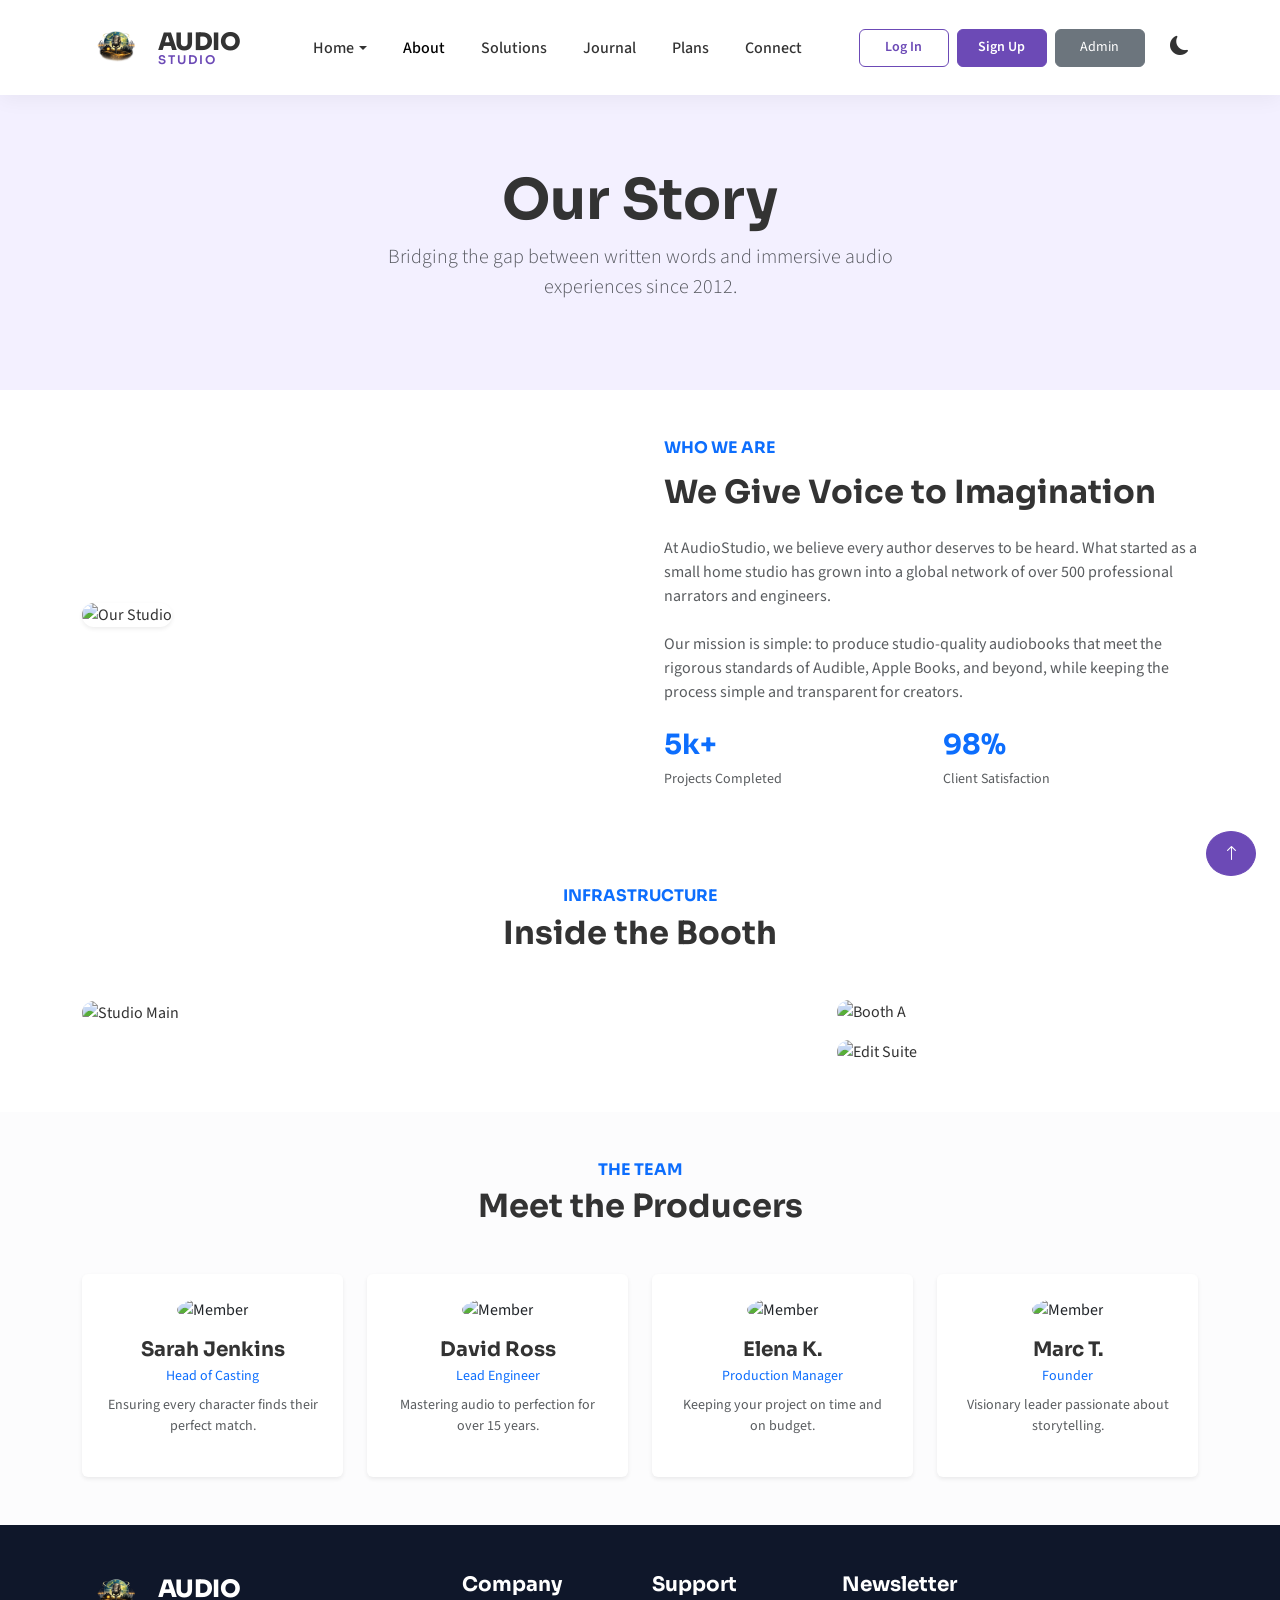
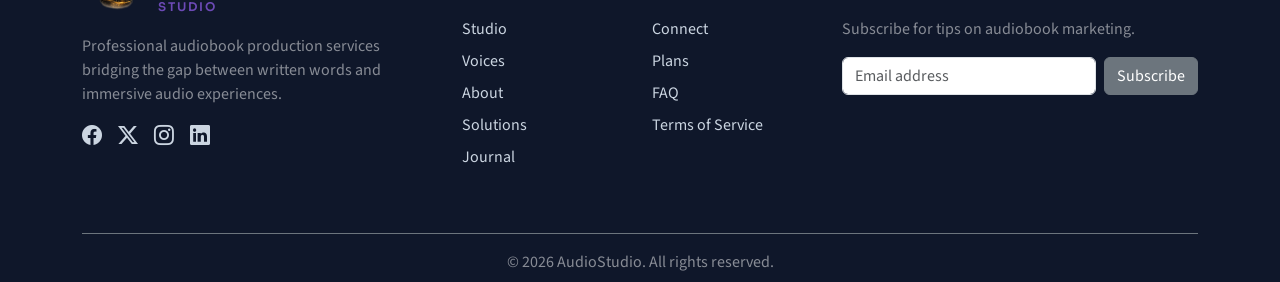
==== about.html @ ba066b0e "first commit" ====
<!DOCTYPE html>
<html lang="en" data-theme="light">

<head>
    <meta charset="UTF-8">
    <meta name="viewport" content="width=device-width, initial-scale=1.0">
    <title>About Us | AudioStudio</title>
    <!-- Google Fonts -->
    <link rel="preconnect" href="https://fonts.googleapis.com">
    <link rel="preconnect" href="https://fonts.gstatic.com" crossorigin>
    <link
        href="https://fonts.googleapis.com/css2?family=Sora:wght@400;600;700;800&family=Source+Sans+3:wght@400;500;600&display=swap"
        rel="stylesheet">
    <!-- Bootstrap CSS -->
    <link href="https://cdn.jsdelivr.net/npm/bootstrap@5.3.2/dist/css/bootstrap.min.css" rel="stylesheet">
    <!-- Bootstrap Icons -->
    <link rel="stylesheet" href="https://cdn.jsdelivr.net/npm/bootstrap-icons@1.11.1/font/bootstrap-icons.css">
    <!-- Custom CSS -->
    <link rel="stylesheet" href="assets/css/style.css">
    <!-- Favicon -->
    <link rel="icon" href="assets/logo.png" type="image/png">
</head>

<body>

    <!-- Header -->
    <nav class="navbar navbar-expand-lg sticky-top">
        <div class="container">
            <a class="navbar-brand" href="index.html">
                <img src="assets/logo.png" alt="AudioStudio">
                <div class="brand-text">
                    <span class="brand-title">Audio</span>
                    <span class="brand-subtitle">Studio</span>
                </div>
            </a>
            <div class="d-flex align-items-center gap-2 order-lg-last">
                <button id="theme-toggle" class="theme-toggle-btn" aria-label="Toggle theme">
                    <i class="bi bi-moon-fill"></i>
                </button>
                <button class="navbar-toggler" type="button" data-bs-toggle="collapse" data-bs-target="#navbarContent"
                    aria-controls="navbarContent" aria-expanded="false" aria-label="Toggle navigation">
                    <span class="navbar-toggler-icon"></span>
                </button>
            </div>
            <div class="collapse navbar-collapse" id="navbarContent">
                <ul class="navbar-nav mx-auto mb-2 mb-lg-0">
                    <li class="nav-item dropdown">
                        <a class="nav-link dropdown-toggle" href="#" role="button" data-bs-toggle="dropdown"
                            aria-expanded="false">Home</a>
                        <ul class="dropdown-menu">
                            <li><a class="dropdown-item" href="index.html">Studio</a></li>
                            <li><a class="dropdown-item" href="home-2.html">Voices</a></li>
                        </ul>
                    </li>
                    <li class="nav-item"><a class="nav-link active" href="about.html">About</a></li>
                    <li class="nav-item"><a class="nav-link" href="services.html">Solutions</a></li>
                    <li class="nav-item"><a class="nav-link" href="blog.html">Journal</a></li>
                    <li class="nav-item"><a class="nav-link" href="pricing.html">Plans</a></li>
                    <li class="nav-item"><a class="nav-link" href="contact.html">Connect</a></li>
                </ul>
                <div class="d-flex flex-column flex-lg-row align-items-left gap-2 mt-3 mt-lg-0">
                    <a href="login.html" class="btn btn-outline-primary btn-sm nav-btn">Log In</a>
                    <a href="register.html" class="btn btn-primary btn-sm nav-btn">Sign Up</a>
                    <a href="dashboard.html" class="btn btn-secondary btn-sm nav-btn">Admin</a>
                </div>
            </div>
        </div>
    </nav>

    <!-- Page Header -->
    <section class="bg-theme-subtle py-5 text-center">
        <div class="container py-4">
            <h1 class="display-4 fw-bold">Our Story</h1>
            <p class="lead text-muted mx-auto" style="max-width: 600px;">Bridging the gap between written words and
                immersive audio experiences since 2012.</p>
        </div>
    </section>

    <!-- Mission Section -->
    <section class="py-5">
        <div class="container">
            <div class="row align-items-center g-5">
                <div class="col-lg-6">
                    <img src="https://placehold.co/600x600/6C4AB6/FFFFFF?text=Studio" alt="Our Studio"
                        class="img-fluid rounded-4 shadow-sm">
                </div>
                <div class="col-lg-6">
                    <h6 class="text-primary fw-bold text-uppercase mb-3">Who We Are</h6>
                    <h2 class="fw-bold mb-4">We Give Voice to Imagination</h2>
                    <p class="text-muted mb-4">At AudioStudio, we believe every author deserves to be heard. What
                        started as a small home studio has grown into a global network of over 500 professional
                        narrators and engineers.</p>
                    <p class="text-muted mb-4">Our mission is simple: to produce studio-quality audiobooks that meet the
                        rigorous standards of Audible, Apple Books, and beyond, while keeping the process simple and
                        transparent for creators.</p>
                    <div class="row g-4">
                        <div class="col-6">
                            <h3 class="fw-bold text-primary">5k+</h3>
                            <p class="small text-muted mb-0">Projects Completed</p>
                        </div>
                        <div class="col-6">
                            <h3 class="fw-bold text-primary">98%</h3>
                            <p class="small text-muted mb-0">Client Satisfaction</p>
                        </div>
                    </div>
                </div>
            </div>
        </div>
    </section>

    <!-- Studio Gallery -->
    <section class="py-5">
        <div class="container">
            <div class="text-center mb-5">
                <h6 class="text-primary fw-bold text-uppercase">Infrastructure</h6>
                <h2 class="fw-bold">Inside the Booth</h2>
            </div>
            <div class="row g-3">
                <div class="col-md-8">
                    <img src="https://placehold.co/800x500/1e293b/fff?text=Main+Control+Room"
                        class="img-fluid rounded-4 h-100 object-fit-cover w-100" alt="Studio Main">
                </div>
                <div class="col-md-4">
                    <div class="d-flex flex-column gap-3 h-100">
                        <img src="https://placehold.co/400x240/6c4ab6/fff?text=Vocal+Booth+A"
                            class="img-fluid rounded-4 h-50 object-fit-cover w-100" alt="Booth A">
                        <img src="https://placehold.co/400x240/ffb703/333?text=Editing+Suite"
                            class="img-fluid rounded-4 h-50 object-fit-cover w-100" alt="Edit Suite">
                    </div>
                </div>
            </div>
        </div>
    </section>

    <!-- Team Section -->
    <section class="py-5 bg-light-subtle">
        <div class="container">
            <div class="text-center mb-5">
                <h6 class="text-primary fw-bold text-uppercase">The Team</h6>
                <h2 class="fw-bold">Meet the Producers</h2>
            </div>
            <div class="row g-4">
                <div class="col-md-6 col-lg-3">
                    <div class="card border-0 shadow-sm text-center p-4 h-100">
                        <img src="https://placehold.co/150x150/FFB703/333333?text=Sarah"
                            class="rounded-circle mx-auto mb-3" alt="Member">
                        <h5 class="fw-bold mb-1">Sarah Jenkins</h5>
                        <p class="text-primary small mb-2">Head of Casting</p>
                        <p class="text-muted small">Ensuring every character finds their perfect match.</p>
                    </div>
                </div>
                <div class="col-md-6 col-lg-3">
                    <div class="card border-0 shadow-sm text-center p-4 h-100">
                        <img src="https://placehold.co/150x150/0F172A/FFFFFF?text=David"
                            class="rounded-circle mx-auto mb-3" alt="Member">
                        <h5 class="fw-bold mb-1">David Ross</h5>
                        <p class="text-primary small mb-2">Lead Engineer</p>
                        <p class="text-muted small">Mastering audio to perfection for over 15 years.</p>
                    </div>
                </div>
                <div class="col-md-6 col-lg-3">
                    <div class="card border-0 shadow-sm text-center p-4 h-100">
                        <img src="https://placehold.co/150x150/4E9F3D/FFFFFF?text=Elena"
                            class="rounded-circle mx-auto mb-3" alt="Member">
                        <h5 class="fw-bold mb-1">Elena K.</h5>
                        <p class="text-primary small mb-2">Production Manager</p>
                        <p class="text-muted small">Keeping your project on time and on budget.</p>
                    </div>
                </div>
                <div class="col-md-6 col-lg-3">
                    <div class="card border-0 shadow-sm text-center p-4 h-100">
                        <img src="https://placehold.co/150x150/6C4AB6/FFFFFF?text=Marc"
                            class="rounded-circle mx-auto mb-3" alt="Member">
                        <h5 class="fw-bold mb-1">Marc T.</h5>
                        <p class="text-primary small mb-2">Founder</p>
                        <p class="text-muted small">Visionary leader passionate about storytelling.</p>
                    </div>
                </div>
            </div>
        </div>
    </section>

    <!-- Footer -->
    <footer class="pt-5 pb-2">
        <div class="container">
            <div class="row g-4 mb-5">
                <div class="col-lg-4 col-md-6">
                    <a href="index.html" class="navbar-brand mb-3">
                        <img src="assets/logo.png" alt="AudioStudio">
                        <div class="brand-text">
                            <span class="brand-title">Audio</span>
                            <span class="brand-subtitle">Studio</span>
                        </div>
                    </a>
                    <p class="text-white-50">Professional audiobook production services bridging the gap between written
                        words and immersive audio experiences.</p>
                    <div class="d-flex gap-3 mt-3">
                        <a href="#"><i class="bi bi-facebook fs-5"></i></a>
                        <a href="#"><i class="bi bi-twitter-x fs-5"></i></a>
                        <a href="#"><i class="bi bi-instagram fs-5"></i></a>
                        <a href="#"><i class="bi bi-linkedin fs-5"></i></a>
                    </div>
                </div>
                <div class="col-lg-2 col-md-6">
                    <h5>Company</h5>
                    <ul class="list-unstyled">
                        <li class="mb-2"><a href="index.html">Studio</a></li>
                        <li class="mb-2"><a href="home-2.html">Voices</a></li>
                        <li class="mb-2"><a href="about.html">About</a></li>
                        <li class="mb-2"><a href="services.html">Solutions</a></li>
                        <li class="mb-2"><a href="blog.html">Journal</a></li>
                    </ul>
                </div>
                <div class="col-lg-2 col-md-6">
                    <h5>Support</h5>
                    <ul class="list-unstyled">
                        <li class="mb-2"><a href="contact.html">Connect</a></li>
                        <li class="mb-2"><a href="pricing.html">Plans</a></li>
                        <li class="mb-2"><a href="#">FAQ</a></li>
                        <li class="mb-2"><a href="#">Terms of Service</a></li>
                    </ul>
                </div>
                <div class="col-lg-4 col-md-6">
                    <h5>Newsletter</h5>
                    <p class="text-white-50">Subscribe for tips on audiobook marketing.</p>
                    <form class="d-flex gap-2">
                        <input type="email" class="form-control" placeholder="Email address">
                        <button class="btn btn-secondary">Subscribe</button>
                    </form>
                </div>
            </div>
            <div class="border-top border-secondary pt-3 text-center text-white-50">
                <p class="mb-0">&copy; 2026 AudioStudio. All rights reserved.</p>
            </div>
        </div>
        <a href="#" class="btn btn-primary position-fixed bottom-0 end-0 m-4 rounded-circle"
            style="width: 45px; height: 45px; display: flex; align-items: center; justify-content: center;">
            <i class="bi bi-arrow-up"></i>
        </a>
    </footer>

    <!-- Bootstrap JS -->
    <script src="https://cdn.jsdelivr.net/npm/bootstrap@5.3.2/dist/js/bootstrap.bundle.min.js"></script>
    <!-- Custom JS -->
    <script src="assets/js/main.js"></script>
</body>

</html>
---- assets/css/style.css ----
:root {
    /* Pattern 2 - Creative Voice (Modern) */
    --primary-color: #6C4AB6;
    /* Royal Purple */
    --secondary-color: #FFB703;
    /* Golden Accent */
    --tertiary-color: #0F172A;
    /* Dark Slate */
    --body-bg: #FFFFFF;
    --text-color: #333333;
    --card-bg: #F8F9FA;
    --border-color: #E9ECEF;
    --navbar-bg: #FFFFFF;
    --navbar-text: #333333;

    /* New Subtle Backgrounds */
    --bg-theme-subtle: #F3F0FF;
    /* Very light purple tint */

    /* Transition */
    --transition: all 0.3s ease;

    /* Updated Fonts */
    --font-heading: 'Sora', sans-serif;
    --font-body: 'Source Sans 3', sans-serif;

    /* Footer Background (Fixed for Dark Mode) */
    --footer-bg: #0F172A;

    /* Sidebar Background */
    --sidebar-bg: #0F172A;
}

[data-theme="dark"] {
    --primary-color: #A78BFA;
    /* Lighter Polyester Purple */
    --secondary-color: #FCD34D;
    /* Lighter Gold */
    --tertiary-color: #F8FAFC;
    /* Light Text */
    --body-bg: #0F172A;
    --text-color: #F1F5F9;
    --card-bg: #1E293B;
    --border-color: #334155;
    --navbar-bg: #0F172A;
    --navbar-text: #F8FAFC;
    --bg-theme-subtle: #162036;

    /* Ensure Footer stays dark in dark mode */
    --footer-bg: #020617;

    /* Sidebar Background (Dark Mode) */
    --sidebar-bg: #020617;
}

/* Dark Mode Overrides for Bootstrap Utilities */
[data-theme="dark"] .bg-light,
[data-theme="dark"] .bg-light-subtle {
    background-color: #162036 !important;
}

[data-theme="dark"] .text-muted {
    color: #94A3B8 !important;
}

[data-theme="dark"] .text-dark {
    color: #F8FAFC !important;
}

[data-theme="dark"] .text-secondary {
    color: #CBD5E1 !important;
}

[data-theme="dark"] .border {
    border-color: var(--border-color) !important;
}

[data-theme="dark"] .card {
    background-color: var(--card-bg);
    border-color: var(--border-color);
}

[data-theme="dark"] .accordion-button {
    background-color: var(--card-bg);
    color: var(--text-color);
}

[data-theme="dark"] .accordion-button:not(.collapsed) {
    background-color: rgba(167, 139, 250, 0.2);
    color: var(--primary-color);
}

[data-theme="dark"] .accordion-item {
    background-color: var(--card-bg);
    border-color: var(--border-color);
    color: var(--text-color);
}

[data-theme="dark"] .form-control {
    background-color: #334155;
    border-color: #475569;
    color: #fff;
}

[data-theme="dark"] .form-control::placeholder {
    color: #94A3B8;
}

[data-theme="dark"] .form-control:focus {
    background-color: #334155;
    border-color: var(--primary-color);
    color: #fff;
}

/* Navbar Toggler Dark Mode Fix */
[data-theme="dark"] .navbar-toggler-icon {
    filter: invert(1) grayscale(100%) brightness(200%);
}

[data-theme="dark"] .nav-link.active {
    color: var(--secondary-color) !important;
    font-weight: 700;
}

/* Global Reset & Typography */
body {
    font-family: var(--font-body);
    background-color: var(--body-bg);
    color: var(--text-color);
    transition: var(--transition);
}


h1,
h2,
h3,
h4,
h5,
h6 {
    font-family: var(--font-heading);
    font-weight: 700;
    color: var(--text-color);
}

/* ... existing code ... */

/* New Utility Class */
.bg-theme-subtle {
    background-color: var(--bg-theme-subtle) !important;
}

a {
    text-decoration: none;
    color: var(--primary-color);
    transition: var(--transition);
}

a:hover {
    color: var(--secondary-color);
}

/* Buttons */
.btn-primary {
    background-color: var(--primary-color);
    border-color: var(--primary-color);
    color: #fff;
    padding: 10px 24px;
    font-weight: 600;
    border-radius: 8px;
}

.btn-primary:hover {
    background-color: var(--secondary-color);
    border-color: var(--secondary-color);
    color: #0F172A;
}

.btn-outline-primary {
    color: var(--primary-color);
    border-color: var(--primary-color);
    font-weight: 600;
    padding: 10px 24px;
    border-radius: 8px;
}

.btn-outline-primary:hover {
    background-color: var(--primary-color);
    color: #fff;
}

/* Navbar */
.navbar {
    background-color: var(--navbar-bg);
    padding: 1.25rem 0;
    /* Slightly reduced padding to offset larger logo */
    transition: var(--transition);
    box-shadow: 0 4px 20px rgba(0, 0, 0, 0.05);
    /* Premium subtle shadow */
}

/* Navigation & Brand Alignment */
.navbar-brand {
    font-family: var(--font-heading);
    font-weight: 800;
    font-size: 1.5rem;
    color: var(--navbar-text);
    display: flex;
    align-items: center;
    gap: 8px;
    /* Reduced gap to prevent overflow */
}

.navbar-brand img {
    height: 45px;
    /* Reduced height to fit smaller screens */
    width: auto;
    transition: transform 0.3s ease;
}

.navbar-brand:hover img {
    transform: scale(1.05);
    /* Subtle interaction effect */
}

.brand-text {
    display: flex;
    flex-direction: column;
    justify-content: center;
    line-height: 1;
}

.brand-title {
    font-size: 1.5rem;
    /* Increased from 1.25rem */
    font-weight: 800;
    color: var(--navbar-text);
    text-transform: uppercase;
    letter-spacing: -0.5px;
}

.brand-subtitle {
    font-size: 0.85rem;
    /* Increased from 0.75rem */
    font-weight: 600;
    color: var(--primary-color);
    text-transform: uppercase;
    letter-spacing: 3px;
    /* Increased spacing for premium look */
}

/* Nav Link Alignment */
.navbar-nav .nav-link {
    display: flex;
    align-items: center;
    height: 100%;
    /* Ensure full height for vert alignment */
}

/* Equal Button Sizes */
.nav-btn {
    width: 90px;
    height: 38px;
    padding: 0;
    /* Remove horizontal padding to rely on width */
    display: flex;
    align-items: center;
    justify-content: center;
    white-space: nowrap;
    border-radius: 6px;
    /* Consistent rounding */
}

/* Theme Toggle Alignment */
.theme-toggle-btn {
    width: 38px;
    height: 38px;
    display: flex;
    align-items: center;
    justify-content: center;
    padding: 0;
}


.brand-subtitle {
    font-size: 0.75rem;
    font-weight: 600;
    color: var(--primary-color);
    text-transform: uppercase;
    letter-spacing: 2px;
}

/* Footer Logo Adjustment */
footer .navbar-brand {
    color: #fff;
    margin-bottom: 1rem;
}

footer .brand-title {
    color: #fff;
}



.nav-link {
    color: var(--navbar-text);
    font-weight: 500;
    margin: 0 10px;
}

.nav-link:hover,
.nav-link.active {
    color: var(--primary-color);
}

/* Theme Toggle */
.theme-toggle-btn {
    background: none;
    border: none;
    color: var(--navbar-text);
    font-size: 1.2rem;
    cursor: pointer;
    margin-left: 15px;
}

/* Hero Section */
.hero-section {
    padding: 100px 0;
    position: relative;
    overflow: hidden;
    background-image: linear-gradient(rgba(15, 23, 42, 0.8), rgba(15, 23, 42, 0.9)), url('../img/hero-bg.png');
    background-size: cover;
    background-position: center;
    background-attachment: fixed;
    /* Parallax effect */
    color: #fff;
    margin-bottom: 2rem;
}

.hero-title {
    font-size: 3.5rem;
    line-height: 1.2;
    margin-bottom: 20px;
    color: #fff;
}

.hero-subtitle {
    font-size: 1.25rem;
    opacity: 0.9;
    margin-bottom: 30px;
    color: #cbd5e1;
    /* Light gray for subtitle */
    max-width: 700px;
    margin-left: auto;
    margin-right: auto;
}

/* Cards & Services */
.service-card {
    background-color: var(--card-bg);
    border: 1px solid var(--border-color);
    border-radius: 12px;
    padding: 30px;
    transition: var(--transition);
    height: 100%;
}

.service-card:hover {
    transform: translateY(-5px);
    box-shadow: 0 10px 30px rgba(0, 0, 0, 0.1);
    border-color: var(--primary-color);
}

.pricing-card-popular {
    background: linear-gradient(to bottom right, #fdfbf7, #ffffff);
}

[data-theme="dark"] .pricing-card-popular {
    background: linear-gradient(to bottom right, #1E293B, #0F172A);
}

.icon-box {
    width: 60px;
    height: 60px;
    background-color: rgba(108, 74, 182, 0.1);
    color: var(--primary-color);
    display: flex;
    align-items: center;
    justify-content: center;
    border-radius: 50%;
    font-size: 1.5rem;
    margin-bottom: 20px;
}

/* Narrator Audio Player */
.audio-player-card {
    background-color: var(--card-bg);
    border: 1px solid var(--border-color);
    border-radius: 12px;
    padding: 20px;
    margin-bottom: 20px;
}

audio {
    width: 100%;
    margin-top: 15px;
}

/* Footer */
footer {
    background-color: var(--footer-bg);
    color: #F8FAFC;
    padding: 60px 0 20px;
}

footer a {
    color: #CBD5E1;
}

footer a:hover {
    color: var(--secondary-color);
}

footer h5 {
    color: #fff;
    margin-bottom: 20px;
}

/* Dashboard Sidebar */
.dashboard-container {
    display: flex;
    min-height: 100vh;
    overflow-x: hidden;
    /* Prevent horizontal scroll */
    width: 100%;
}

.sidebar {
    width: 280px;
    background-color: var(--sidebar-bg);
    color: #fff;
    padding: 20px;
    flex-shrink: 0;
    transition: var(--transition);
}

/* Sidebar Brand Specifics */
.sidebar .navbar-brand .brand-title {
    color: #fff !important;
}

.sidebar .navbar-brand .brand-subtitle {
    color: rgba(255, 255, 255, 0.7) !important;
}

.sidebar-nav .nav-link {
    color: #CBD5E1;
    margin: 5px 0;
    padding: 10px 15px;
    border-radius: 8px;
    display: flex;
    align-items: center;
    gap: 10px;
}

.sidebar-nav .nav-link:hover,
.sidebar-nav .nav-link.active {
    background-color: var(--primary-color);
    color: #fff;
}

/* Map Filter */
.filter-grayscale {
    filter: grayscale(100%);
    transition: var(--transition);
}

.filter-grayscale:hover {
    filter: grayscale(0%);
}

.main-content {
    flex-grow: 1;
    background-color: var(--body-bg);
    padding: 30px;
}

/* Responsive */
@media (max-width: 991px) {
    .sidebar {
        position: fixed;
        left: -280px;
        top: 0;
        bottom: 0;
        z-index: 1050;
    }

    .sidebar.show {
        left: 0;
    }

    .hero-title {
        font-size: 2.5rem;
    }

    .main-content {
        padding: 15px;
        /* Reduce padding for mobile */
    }
}

/* Extra Small Devices (Fix for 300-400px widths) */
@media (max-width: 450px) {
    .navbar-brand img {
        height: 35px;
    }

    .brand-title {
        font-size: 1.1rem;
    }

    .brand-subtitle {
        font-size: 0.65rem;
        letter-spacing: 1px;
    }

    .navbar-brand {
        gap: 6px;
    }

    .theme-toggle-btn {
        width: 32px;
        height: 32px;
        font-size: 1rem;
        margin-left: 0 !important;
        /* Override bootstrap margins if any */
    }

    .navbar-toggler {
        padding: 4px 8px;
        font-size: 1rem;
    }

    /* Reduce gap between Theme Toggle and Toggler */
    .d-flex.align-items-center.gap-2.order-lg-last {
        gap: 4px !important;
    }
}
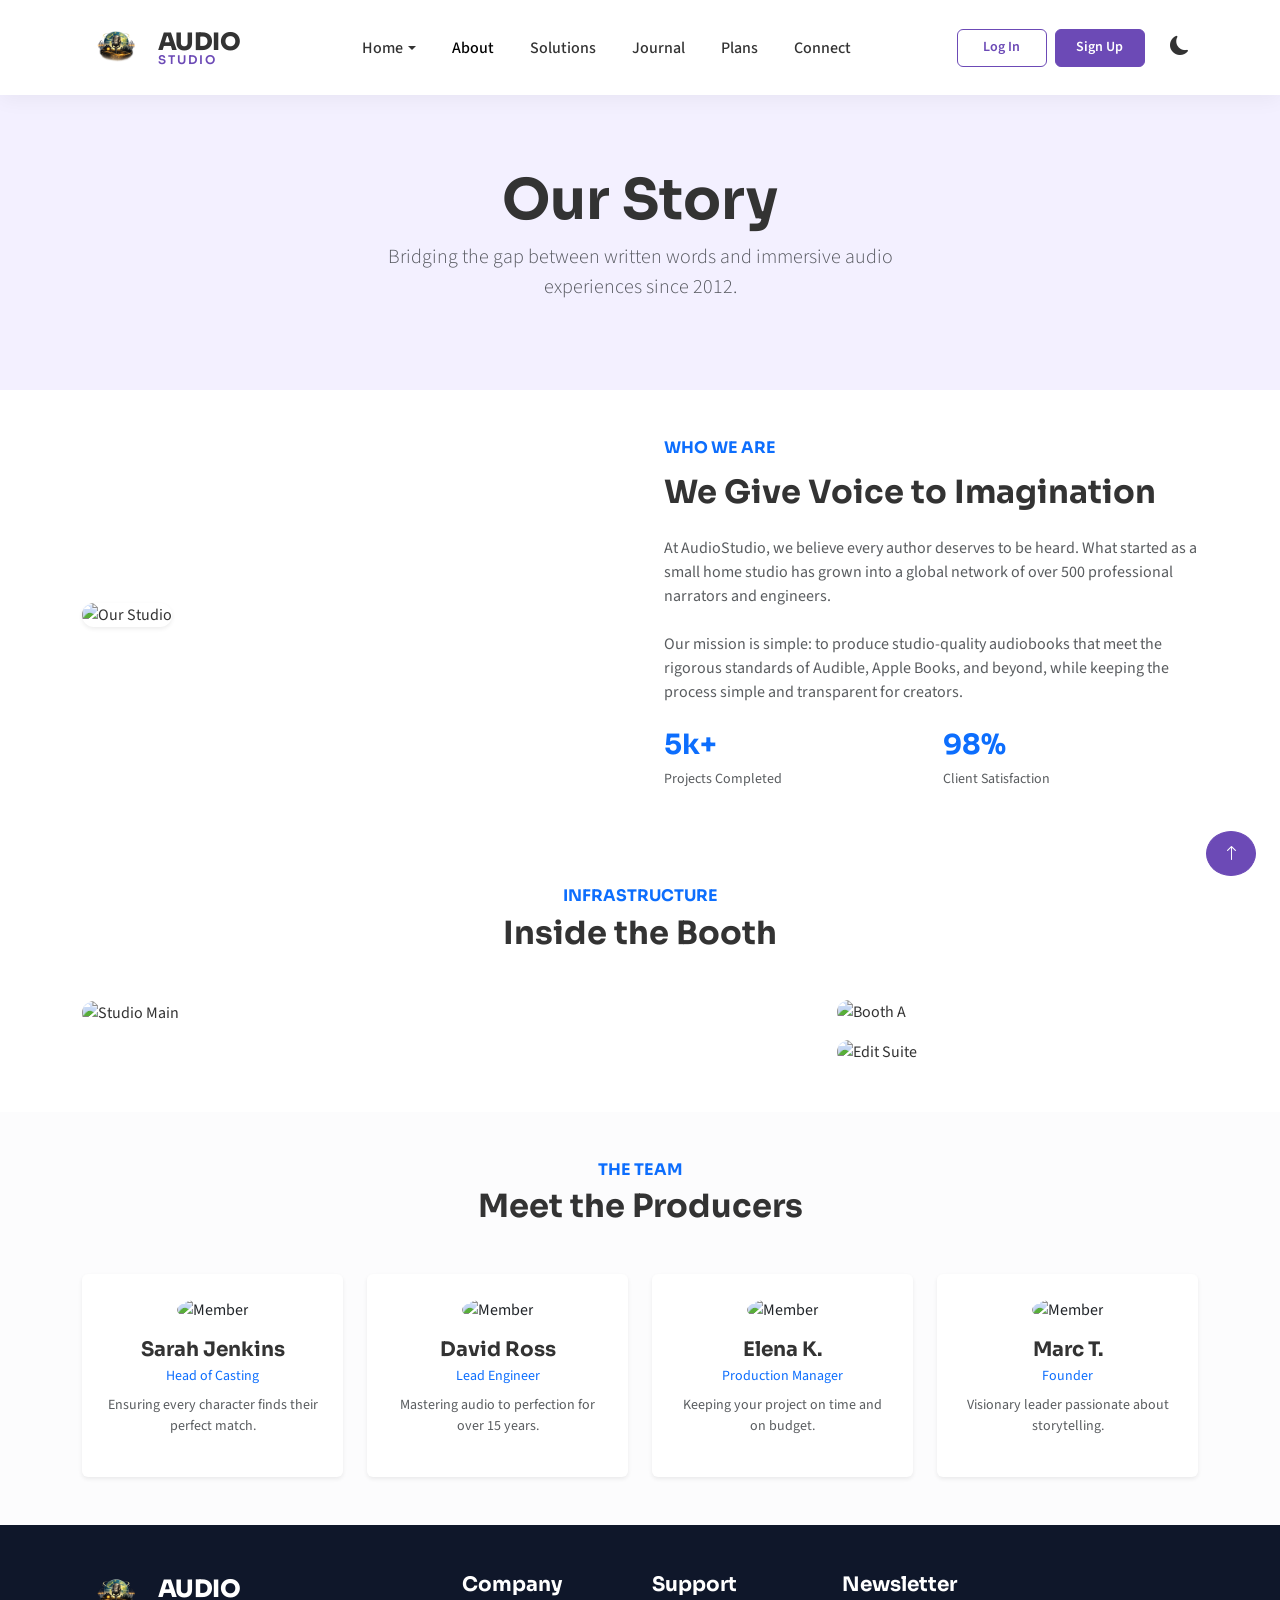
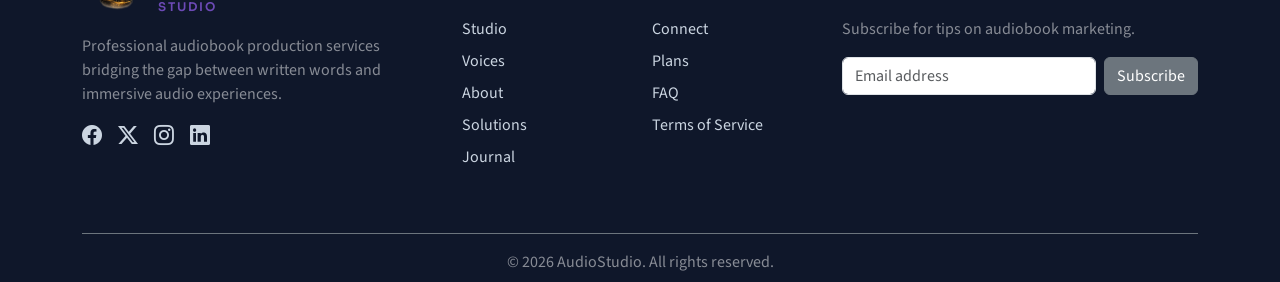
==== commit 7eb8c041: "upd1" ====
--- a/about.html
+++ b/about.html
@@ -61,7 +61,7 @@
                 <div class="d-flex flex-column flex-lg-row align-items-left gap-2 mt-3 mt-lg-0">
                     <a href="login.html" class="btn btn-outline-primary btn-sm nav-btn">Log In</a>
                     <a href="register.html" class="btn btn-primary btn-sm nav-btn">Sign Up</a>
-                    <a href="dashboard.html" class="btn btn-secondary btn-sm nav-btn">Admin</a>
+                    <a href="dashboard.html" class="btn btn-secondary btn-sm nav-btn d-none">Admin</a>
                 </div>
             </div>
         </div>
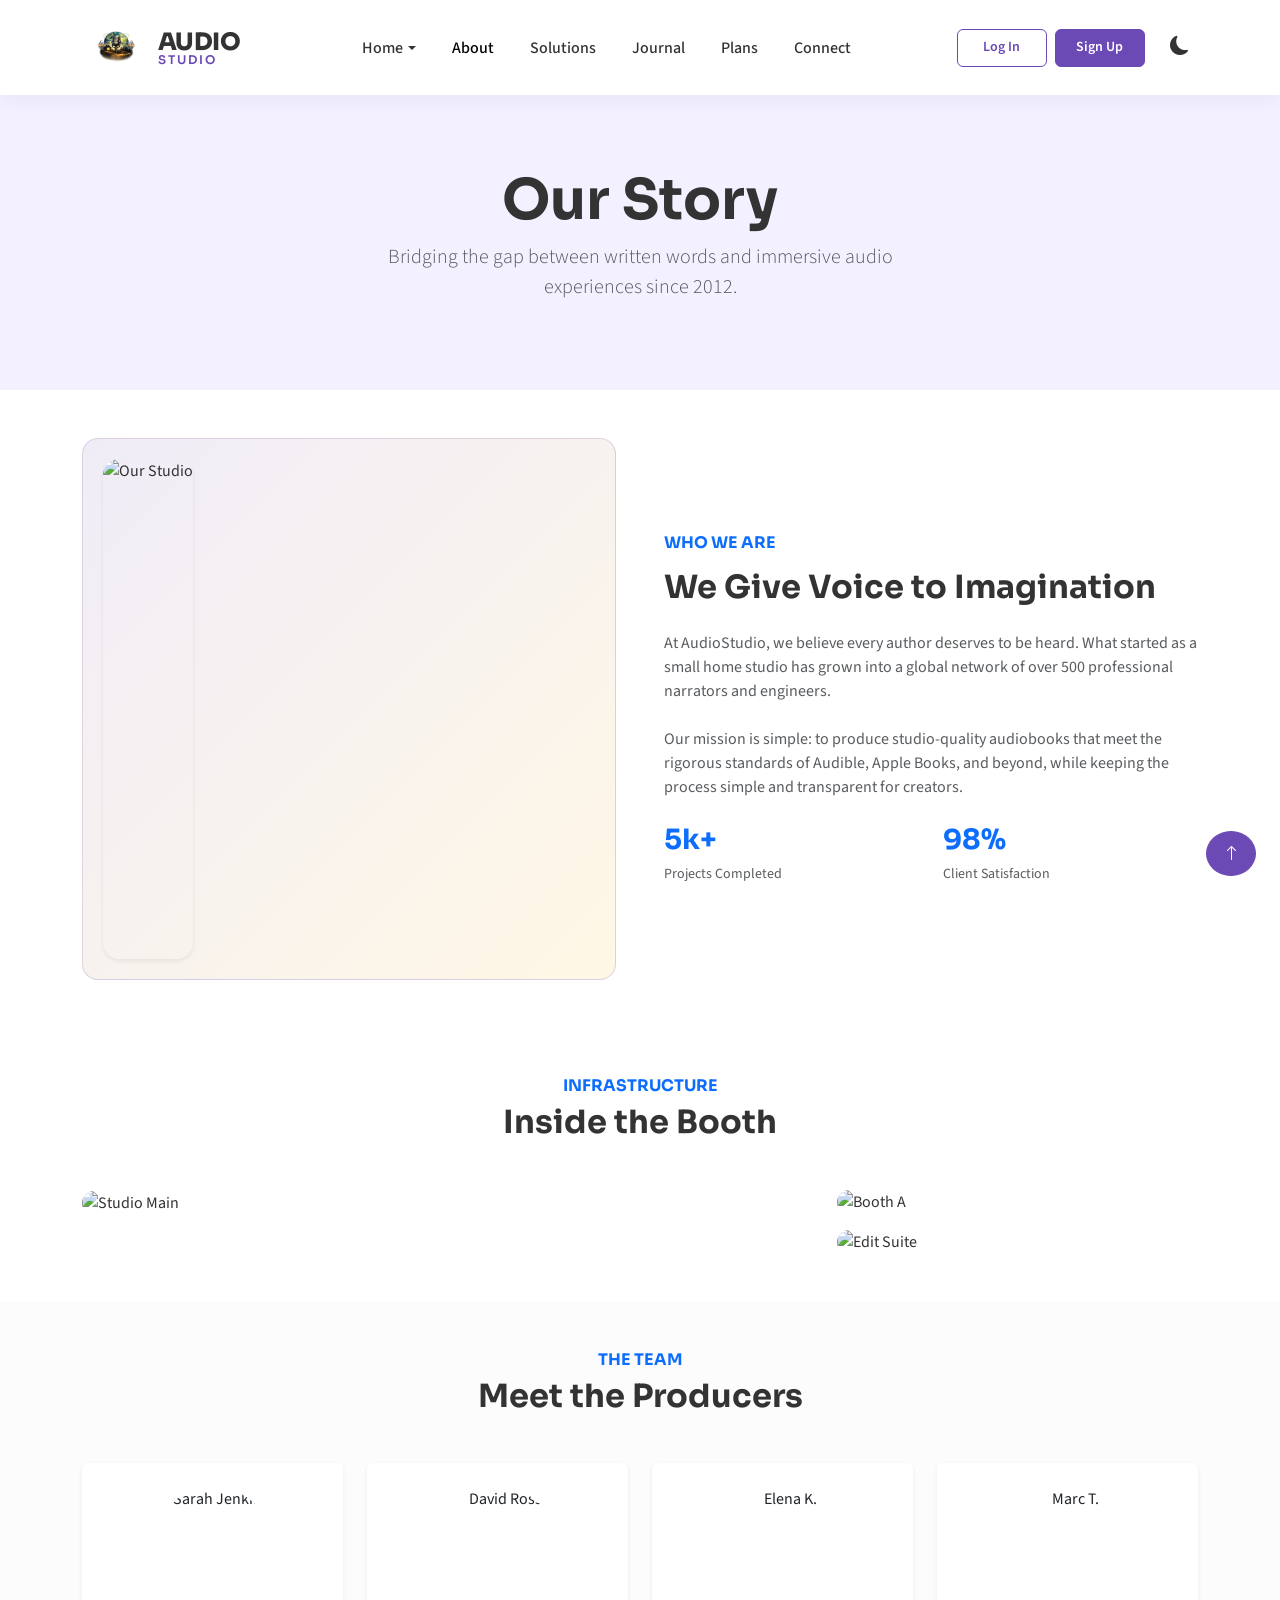
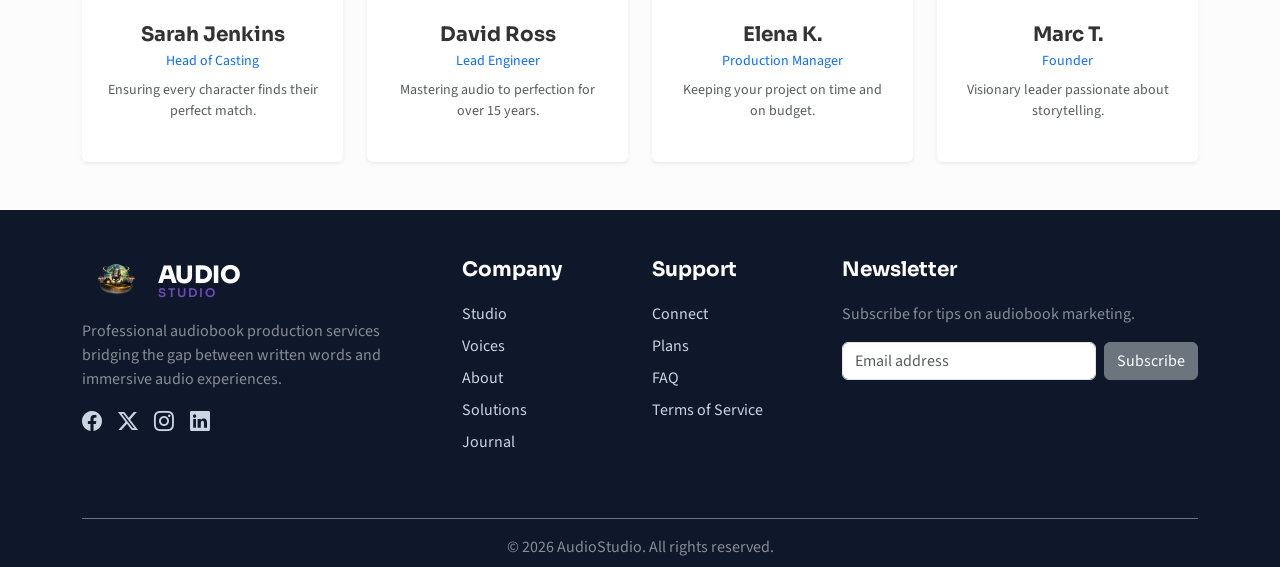
==== commit 801a6614: "corrections" ====
--- a/about.html
+++ b/about.html
@@ -81,8 +81,10 @@
         <div class="container">
             <div class="row align-items-center g-5">
                 <div class="col-lg-6">
-                    <img src="https://placehold.co/600x600/6C4AB6/FFFFFF?text=Studio" alt="Our Studio"
-                        class="img-fluid rounded-4 shadow-sm">
+                    <div class="studio-image-container">
+                        <img src="https://encrypted-tbn0.gstatic.com/images?q=tbn:ANd9GcQWDhf2wDtQUKD5-4AZKxYsVPBAMARcbZ6J_w&s" alt="Our Studio"
+                            class="img-fluid rounded-4 shadow-sm">
+                    </div>
                 </div>
                 <div class="col-lg-6">
                     <h6 class="text-primary fw-bold text-uppercase mb-3">Who We Are</h6>
@@ -117,14 +119,14 @@
             </div>
             <div class="row g-3">
                 <div class="col-md-8">
-                    <img src="https://placehold.co/800x500/1e293b/fff?text=Main+Control+Room"
+                    <img src="https://img.peerspace.com/image/upload/f_auto,q_auto,dpr_auto,w_3840/yt1amfuqvmw0rf24xudo"
                         class="img-fluid rounded-4 h-100 object-fit-cover w-100" alt="Studio Main">
                 </div>
                 <div class="col-md-4">
                     <div class="d-flex flex-column gap-3 h-100">
-                        <img src="https://placehold.co/400x240/6c4ab6/fff?text=Vocal+Booth+A"
+                        <img src="https://encrypted-tbn0.gstatic.com/images?q=tbn:ANd9GcRiBuqRppb8y7Hau-CJD4o35-GPgUM5aP89Yw&s"
                             class="img-fluid rounded-4 h-50 object-fit-cover w-100" alt="Booth A">
-                        <img src="https://placehold.co/400x240/ffb703/333?text=Editing+Suite"
+                        <img src="https://encrypted-tbn0.gstatic.com/images?q=tbn:ANd9GcSZBElDunLenFiawt8RQ5rUgWnMDNZZGaNDZA&s"
                             class="img-fluid rounded-4 h-50 object-fit-cover w-100" alt="Edit Suite">
                     </div>
                 </div>
@@ -142,8 +144,8 @@
             <div class="row g-4">
                 <div class="col-md-6 col-lg-3">
                     <div class="card border-0 shadow-sm text-center p-4 h-100">
-                        <img src="https://placehold.co/150x150/FFB703/333333?text=Sarah"
-                            class="rounded-circle mx-auto mb-3" alt="Member">
+                        <img src="https://images.pexels.com/photos/5439367/pexels-photo-5439367.jpeg?auto=compress&cs=tinysrgb&w=1260&h=750&dpr=1"
+                            class="rounded-circle mx-auto mb-3" alt="Sarah Jenkins">
                         <h5 class="fw-bold mb-1">Sarah Jenkins</h5>
                         <p class="text-primary small mb-2">Head of Casting</p>
                         <p class="text-muted small">Ensuring every character finds their perfect match.</p>
@@ -151,8 +153,8 @@
                 </div>
                 <div class="col-md-6 col-lg-3">
                     <div class="card border-0 shadow-sm text-center p-4 h-100">
-                        <img src="https://placehold.co/150x150/0F172A/FFFFFF?text=David"
-                            class="rounded-circle mx-auto mb-3" alt="Member">
+                        <img src="https://images.pexels.com/photos/837358/pexels-photo-837358.jpeg?auto=compress&cs=tinysrgb&w=1260&h=750&dpr=1"
+                            class="rounded-circle mx-auto mb-3" alt="David Ross">
                         <h5 class="fw-bold mb-1">David Ross</h5>
                         <p class="text-primary small mb-2">Lead Engineer</p>
                         <p class="text-muted small">Mastering audio to perfection for over 15 years.</p>
@@ -160,8 +162,8 @@
                 </div>
                 <div class="col-md-6 col-lg-3">
                     <div class="card border-0 shadow-sm text-center p-4 h-100">
-                        <img src="https://placehold.co/150x150/4E9F3D/FFFFFF?text=Elena"
-                            class="rounded-circle mx-auto mb-3" alt="Member">
+                        <img src="https://images.pexels.com/photos/762020/pexels-photo-762020.jpeg?auto=compress&cs=tinysrgb&w=1260&h=750&dpr=1"
+                            class="rounded-circle mx-auto mb-3" alt="Elena K.">
                         <h5 class="fw-bold mb-1">Elena K.</h5>
                         <p class="text-primary small mb-2">Production Manager</p>
                         <p class="text-muted small">Keeping your project on time and on budget.</p>
@@ -169,8 +171,8 @@
                 </div>
                 <div class="col-md-6 col-lg-3">
                     <div class="card border-0 shadow-sm text-center p-4 h-100">
-                        <img src="https://placehold.co/150x150/6C4AB6/FFFFFF?text=Marc"
-                            class="rounded-circle mx-auto mb-3" alt="Member">
+                        <img src="https://images.pexels.com/photos/2379004/pexels-photo-2379004.jpeg?auto=compress&cs=tinysrgb&w=1260&h=750&dpr=1"
+                            class="rounded-circle mx-auto mb-3" alt="Marc T.">
                         <h5 class="fw-bold mb-1">Marc T.</h5>
                         <p class="text-primary small mb-2">Founder</p>
                         <p class="text-muted small">Visionary leader passionate about storytelling.</p>
--- a/assets/css/style.css
+++ b/assets/css/style.css
@@ -336,6 +336,12 @@
     margin-bottom: 2rem;
 }
 
+/* Light mode hero section */
+[data-theme="light"] .hero-section {
+    background-image: linear-gradient(rgba(108, 74, 182, 0.9), rgba(108, 74, 182, 0.95)), url('../img/hero-bg.png');
+    color: #fff;
+}
+
 .hero-title {
     font-size: 3.5rem;
     line-height: 1.2;
@@ -352,6 +358,667 @@
     max-width: 700px;
     margin-left: auto;
     margin-right: auto;
+}
+
+/* Light mode hero text adjustments */
+[data-theme="light"] .hero-subtitle {
+    color: rgba(255, 255, 255, 0.9);
+}
+
+/* How It Works Section Responsive Fix */
+@media (max-width: 768px) {
+    .row.text-center.position-relative.g-4 h5 {
+        font-size: 0.9rem !important;
+        line-height: 1.3;
+        min-height: 2.6rem;
+        display: flex;
+        align-items: center;
+        justify-content: center;
+        text-align: center;
+    }
+}
+
+@media (max-width: 576px) {
+    .row.text-center.position-relative.g-4 h5 {
+        font-size: 0.8rem !important;
+        min-height: 2.2rem;
+    }
+}
+
+/* Trusted Partners Logos */
+.trusted-partners {
+    display: flex;
+    justify-content: center;
+    flex-wrap: wrap;
+    gap: 2.5rem;
+    align-items: center;
+    padding: 1rem 0;
+}
+
+.partner-logo {
+    position: relative;
+    transition: all 0.4s cubic-bezier(0.4, 0, 0.2, 1);
+    opacity: 0.7;
+    filter: grayscale(80%) brightness(0.9);
+    border-radius: 12px;
+    overflow: hidden;
+    background: rgba(255, 255, 255, 0.05);
+    backdrop-filter: blur(10px);
+    padding: 8px;
+    box-shadow: 0 2px 8px rgba(0, 0, 0, 0.08);
+}
+
+.partner-logo::before {
+    content: '';
+    position: absolute;
+    top: 0;
+    left: 0;
+    right: 0;
+    bottom: 0;
+    background: linear-gradient(135deg, rgba(255, 255, 255, 0.1) 0%, rgba(255, 255, 255, 0) 100%);
+    opacity: 0;
+    transition: opacity 0.3s ease;
+    border-radius: 12px;
+}
+
+.partner-logo:hover {
+    opacity: 1;
+    filter: grayscale(0%) brightness(1.1);
+    transform: scale(1.08) translateY(-2px);
+    box-shadow: 0 8px 25px rgba(0, 0, 0, 0.15), 0 4px 12px rgba(0, 0, 0, 0.1);
+    background: rgba(255, 255, 255, 0.1);
+}
+
+.partner-logo:hover::before {
+    opacity: 1;
+}
+
+.partner-logo img {
+    height: 45px;
+    width: auto;
+    display: block;
+    filter: drop-shadow(0 1px 2px rgba(0, 0, 0, 0.1));
+    transition: transform 0.3s ease;
+}
+
+.partner-logo:hover img {
+    transform: scale(1.05);
+}
+
+/* Responsive adjustments for logos */
+@media (max-width: 768px) {
+    .trusted-partners {
+        gap: 2rem;
+    }
+    
+    .partner-logo {
+        padding: 6px;
+    }
+    
+    .partner-logo img {
+        height: 38px;
+    }
+}
+
+@media (max-width: 576px) {
+    .trusted-partners {
+        gap: 1.5rem;
+    }
+    
+    .partner-logo {
+        padding: 4px;
+    }
+    
+    .partner-logo img {
+        height: 32px;
+    }
+}
+
+/* Contact Page - Enhanced Visual Design */
+.contact-image {
+    background: linear-gradient(135deg, #6C4AB6 0%, #8B5CF6 50%, #A855F7 100%);
+    position: relative;
+}
+
+.contact-image::before {
+    content: '';
+    position: absolute;
+    top: 0;
+    left: 0;
+    right: 0;
+    bottom: 0;
+    background: linear-gradient(45deg, rgba(255, 255, 255, 0.1) 0%, transparent 50%, rgba(255, 255, 255, 0.05) 100%);
+    pointer-events: none;
+}
+
+.contact-image .bottom-0.start-0.p-5.text-white {
+    position: relative;
+    top: 60px;
+    margin: 60px auto;
+    padding: 2.5rem;
+    background: linear-gradient(135deg, rgba(255, 255, 255, 0.95) 0%, rgba(255, 255, 255, 0.85) 100%);
+    border-radius: 20px;
+    max-width: 85%;
+    text-align: center;
+    backdrop-filter: blur(20px);
+    border: 2px solid rgba(255, 255, 255, 0.3);
+    box-shadow: 0 20px 40px rgba(0, 0, 0, 0.1), 0 10px 20px rgba(0, 0, 0, 0.05);
+    transition: transform 0.3s ease, box-shadow 0.3s ease;
+}
+
+.contact-image .bottom-0.start-0.p-5.text-white:hover {
+    transform: translateY(-5px);
+    box-shadow: 0 25px 50px rgba(0, 0, 0, 0.15), 0 15px 30px rgba(0, 0, 0, 0.1);
+}
+
+.contact-image .bottom-0.start-0.p-5.text-white h2 {
+    color: #6C4AB6;
+    margin-bottom: 2rem;
+    font-size: 2.2rem;
+    font-weight: 700;
+    text-shadow: 0 2px 4px rgba(108, 74, 182, 0.1);
+}
+
+.contact-image .bottom-0.start-0.p-5.text-white .d-flex {
+    justify-content: center;
+    margin-bottom: 1.5rem;
+    padding: 1rem;
+    background: rgba(108, 74, 182, 0.05);
+    border-radius: 12px;
+    transition: background 0.3s ease, transform 0.3s ease;
+}
+
+.contact-image .bottom-0.start-0.p-5.text-white .d-flex:hover {
+    background: rgba(108, 74, 182, 0.1);
+    transform: scale(1.02);
+}
+
+.contact-image .bottom-0.start-0.p-5.text-white .d-flex:last-child {
+    margin-bottom: 0;
+}
+
+.contact-image .bottom-0.start-0.p-5.text-white .d-flex i {
+    color: #FFB703;
+    font-size: 1.2rem;
+    margin-right: 0.5rem;
+}
+
+.contact-image .bottom-0.start-0.p-5.text-white .d-flex span {
+    color: #2C3E50;
+    font-weight: 500;
+    font-size: 1rem;
+}
+
+/* Right side form enhancement */
+.contact-content.bg-light-subtle {
+    background: linear-gradient(135deg, #F8F9FA 0%, #E9ECEF 100%);
+    border-left: 4px solid #6C4AB6;
+}
+
+.contact-content.bg-light-subtle .card {
+    background: rgba(255, 255, 255, 0.9);
+    border: none;
+    box-shadow: 0 10px 30px rgba(0, 0, 0, 0.1);
+    backdrop-filter: blur(10px);
+}
+
+.contact-content.bg-light-subtle h1,
+.contact-content.bg-light-subtle h2 {
+    color: #6C4AB6;
+    font-weight: 700;
+}
+
+/* Send Message Button Enhancement */
+.contact-content.bg-light-subtle .btn-primary {
+    width: 100%;
+    max-width: 400px;
+    padding: 12px 24px;
+    font-size: 1.1rem;
+    font-weight: 600;
+    border-radius: 8px;
+    background: linear-gradient(135deg, #6C4AB6 0%, #8B5CF6 100%);
+    border: none;
+    box-shadow: 0 4px 15px rgba(108, 74, 182, 0.3);
+    transition: all 0.3s ease;
+    margin: 0 auto;
+    display: block;
+}
+
+.contact-content.bg-light-subtle .btn-primary:hover {
+    background: linear-gradient(135deg, #5A3A8E 0%, #7C3AED 100%);
+    box-shadow: 0 6px 20px rgba(108, 74, 182, 0.4);
+    transform: translateY(-2px);
+}
+
+.contact-content.bg-light-subtle .btn-primary:active {
+    transform: translateY(0);
+    box-shadow: 0 2px 10px rgba(108, 74, 182, 0.3);
+}
+
+@media (max-width: 991px) {
+    .contact-content.bg-light-subtle .btn-primary {
+        max-width: 350px;
+        font-size: 1rem;
+    }
+}
+
+@media (max-width: 767px) {
+    .contact-content.bg-light-subtle .btn-primary {
+        max-width: 300px;
+        font-size: 0.95rem;
+        padding: 10px 20px;
+    }
+}
+
+@media (max-width: 576px) {
+    .contact-content.bg-light-subtle .btn-primary {
+        max-width: 100%;
+        font-size: 0.9rem;
+        padding: 8px 16px;
+    }
+}
+
+@media (max-width: 991px) {
+    .contact-image .bottom-0.start-0.p-5.text-white {
+        top: 40px;
+        margin: 40px auto;
+        padding: 2rem;
+        max-width: 90%;
+    }
+    
+    .contact-image .bottom-0.start-0.p-5.text-white h2 {
+        font-size: 1.8rem;
+    }
+}
+
+@media (max-width: 767px) {
+    .contact-image .bottom-0.start-0.p-5.text-white {
+        top: 30px;
+        margin: 30px auto;
+        padding: 1.5rem;
+        max-width: 95%;
+    }
+    
+    .contact-image .bottom-0.start-0.p-5.text-white h2 {
+        font-size: 1.5rem;
+    }
+}
+
+@media (max-width: 576px) {
+    .contact-image .bottom-0.start-0.p-5.text-white {
+        top: 20px;
+        margin: 20px auto;
+        padding: 1rem;
+    }
+    
+    .contact-image .bottom-0.start-0.p-5.text-white h2 {
+        font-size: 1.3rem;
+    }
+    
+    .contact-image .bottom-0.start-0.p-5.text-white .d-flex {
+        padding: 0.75rem;
+    }
+}
+
+/* Voice Categories Cards - Light Mode Fix */
+[data-theme="light"] .card.bg-dark {
+    background-color: #2C3E50 !important;
+    border: 1px solid #34495E !important;
+}
+
+[data-theme="light"] .card.bg-dark .text-white,
+[data-theme="light"] .card.bg-dark h3,
+[data-theme="light"] .card.bg-dark .opacity-75,
+[data-theme="light"] .card.bg-dark .display-5 {
+    color: #FFFFFF !important;
+}
+
+[data-theme="light"] .card.bg-secondary {
+    background-color: #7F8C8D !important;
+    border: 1px solid #95A5A6 !important;
+}
+
+[data-theme="light"] .card.bg-secondary .text-dark {
+    color: #FFFFFF !important;
+}
+
+[data-theme="light"] .card.bg-secondary h3,
+[data-theme="light"] .card.bg-secondary .opacity-75,
+[data-theme="light"] .card.bg-secondary .display-5 {
+    color: #FFFFFF !important;
+}
+
+/* Pricing Cards Button Alignment */
+.bg-light-subtle .card {
+    display: flex;
+    flex-direction: column;
+}
+
+.bg-light-subtle .card .btn {
+    margin-top: auto;
+    max-width: 200px;
+    width: auto !important;
+    margin-left: auto;
+    margin-right: auto;
+    display: block;
+}
+
+/* Ensure consistent card heights for button alignment */
+@media (min-width: 768px) {
+    .bg-light-subtle .row.g-4 .card {
+        height: 100%;
+    }
+    
+    .bg-light-subtle .card .btn {
+        max-width: 180px;
+    }
+}
+
+@media (min-width: 992px) {
+    .bg-light-subtle .card .btn {
+        max-width: 160px;
+    }
+}
+
+/* Studio Image Container */
+.studio-image-container {
+    position: relative;
+    padding: 20px;
+    background: linear-gradient(135deg, rgba(108, 74, 182, 0.1) 0%, rgba(255, 183, 3, 0.1) 100%);
+    border-radius: 16px;
+    backdrop-filter: blur(10px);
+    border: 1px solid rgba(108, 74, 182, 0.2);
+}
+
+.studio-image-container img {
+    transition: transform 0.3s ease, box-shadow 0.3s ease;
+    width: 100%;
+    max-width: 700px;
+    height: auto;
+    min-height: 500px;
+    object-fit: cover;
+}
+
+.studio-image-container:hover img {
+    transform: scale(1.02);
+    box-shadow: 0 8px 25px rgba(108, 74, 182, 0.15);
+}
+
+/* Dark mode adjustments */
+[data-theme="dark"] .partner-logo {
+    background: rgba(255, 255, 255, 0.03);
+    box-shadow: 0 2px 8px rgba(0, 0, 0, 0.2);
+}
+
+[data-theme="dark"] .partner-logo:hover {
+    background: rgba(255, 255, 255, 0.08);
+    box-shadow: 0 8px 25px rgba(0, 0, 0, 0.3), 0 4px 12px rgba(0, 0, 0, 0.2);
+}
+
+[data-theme="dark"] .studio-image-container {
+    background: linear-gradient(135deg, rgba(108, 74, 182, 0.05) 0%, rgba(255, 183, 3, 0.05) 100%);
+    border-color: rgba(108, 74, 182, 0.1);
+}
+
+/* Team Member Images - Responsive */
+.bg-light-subtle .rounded-circle {
+    width: 120px;
+    height: 120px;
+    object-fit: cover;
+    transition: transform 0.3s ease, box-shadow 0.3s ease;
+}
+
+.bg-light-subtle .rounded-circle:hover {
+    transform: scale(1.05);
+    box-shadow: 0 8px 20px rgba(108, 74, 182, 0.15);
+}
+
+/* Responsive team member images */
+@media (max-width: 991px) {
+    .bg-light-subtle .rounded-circle {
+        width: 100px;
+        height: 100px;
+    }
+}
+
+@media (max-width: 767px) {
+    .bg-light-subtle .rounded-circle {
+        width: 85px;
+        height: 85px;
+    }
+}
+
+@media (max-width: 576px) {
+    .bg-light-subtle .rounded-circle {
+        width: 75px;
+        height: 75px;
+    }
+}
+
+/* Dark mode adjustments */
+[data-theme="dark"] .bg-light-subtle .rounded-circle:hover {
+    box-shadow: 0 8px 20px rgba(108, 74, 182, 0.25);
+}
+
+/* Learn More Buttons - Tab & Mobile Centering Only */
+@media (max-width: 991px) {
+    .btn-outline-primary.rounded-pill,
+    .btn-outline-dark.rounded-pill {
+        display: block;
+        text-align: center;
+        margin: 0 auto;
+        max-width: 200px;
+    }
+}
+
+@media (max-width: 767px) {
+    .btn-outline-primary.rounded-pill,
+    .btn-outline-dark.rounded-pill {
+        max-width: 180px;
+        margin: 8px auto 0;
+    }
+}
+
+@media (max-width: 576px) {
+    .btn-outline-primary.rounded-pill,
+    .btn-outline-dark.rounded-pill {
+        max-width: 160px;
+        margin: 6px auto 0;
+        font-size: 0.9rem;
+    }
+}
+
+/* Learn More links in index cards - Tab & Mobile Only */
+@media (max-width: 991px) {
+    .service-card .fw-bold {
+        display: block;
+        text-align: center;
+        margin: 10px auto 0;
+    }
+}
+
+@media (max-width: 767px) {
+    .service-card .fw-bold {
+        margin: 8px auto 0;
+        font-size: 0.9rem;
+    }
+}
+
+@media (max-width: 576px) {
+    .service-card .fw-bold {
+        margin: 6px auto 0;
+        font-size: 0.85rem;
+    }
+}
+
+/* Services Page - Mobile & Tab Centering (Excluding Footer) */
+@media (max-width: 991px) {
+    .services-page .container {
+        text-align: center;
+    }
+    
+    .services-page .row {
+        justify-content: center;
+    }
+    
+    .services-page .col-lg-6,
+    .services-page .col-lg-5,
+    .services-page .col-lg-7 {
+        display: flex;
+        flex-direction: column;
+        align-items: center;
+        text-align: center;
+    }
+    
+    .services-page h2,
+    .services-page h6 {
+        text-align: center;
+    }
+}
+
+@media (max-width: 767px) {
+    .services-page .container {
+        padding: 0 15px;
+    }
+    
+    .services-page .col-lg-6,
+    .services-page .col-lg-5,
+    .services-page .col-lg-7 {
+        max-width: 100%;
+        margin-bottom: 2rem;
+    }
+}
+
+@media (max-width: 576px) {
+    .services-page .container {
+        padding: 0 10px;
+    }
+    
+    .services-page .row {
+        gap: 2rem;
+    }
+    
+    .services-page .col-lg-6,
+    .services-page .col-lg-5,
+    .services-page .col-lg-7 {
+        margin-bottom: 1.5rem;
+    }
+}
+
+/* Exclude footer from centering */
+.services-page footer {
+    text-align: left !important;
+}
+
+.services-page footer .container {
+    text-align: left !important;
+}
+
+.services-page footer .row {
+    justify-content: flex-start !important;
+}
+
+.services-page footer .text-center {
+    text-align: left !important;
+}
+
+/* Journal Page Hero Section - Centered */
+.bg-primary .container.py-4 {
+    text-align: center;
+}
+
+.bg-primary .row.align-items-center {
+    justify-content: center;
+}
+
+.bg-primary .col-lg-8 h1,
+.bg-primary .col-lg-8 .lead,
+.bg-primary .col-lg-8 .text-warning {
+    text-align: center;
+}
+
+@media (max-width: 991px) {
+    .bg-primary .container.py-4 {
+        padding: 2rem 1rem;
+    }
+    
+    .bg-primary .col-lg-8 {
+        max-width: 100%;
+        text-align: center;
+    }
+}
+
+@media (max-width: 767px) {
+    .bg-primary .container.py-4 {
+        padding: 1.5rem 0.75rem;
+    }
+    
+    .bg-primary .col-lg-8 h1 {
+        font-size: 2.5rem;
+    }
+}
+
+@media (max-width: 576px) {
+    .bg-primary .container.py-4 {
+        padding: 1rem 0.5rem;
+    }
+    
+    .bg-primary .col-lg-8 h1 {
+        font-size: 2rem;
+    }
+    
+    .bg-primary .col-lg-8 .lead {
+        font-size: 1rem;
+    }
+}
+
+/* Blog Page - Mobile Layout Reorder */
+@media (max-width: 991px) {
+    .blog-page .row.g-5 {
+        flex-direction: column;
+    }
+    
+    .blog-page .col-lg-8 {
+        order: 2;
+    }
+    
+    .blog-page .col-lg-4 {
+        order: 1;
+    }
+}
+
+@media (max-width: 767px) {
+    .blog-page .row.g-5 {
+        gap: 2rem;
+    }
+    
+    .blog-page .col-lg-4 {
+        margin-bottom: 2rem;
+    }
+}
+
+@media (max-width: 576px) {
+    .blog-page .row.g-5 {
+        gap: 1.5rem;
+    }
+    
+    .blog-page .col-lg-4 {
+        margin-bottom: 1.5rem;
+    }
+}
+
+/* Testimonials Section - Centered */
+.bg-light-subtle .text-center h2 {
+    text-align: center;
+}
+
+.bg-light-subtle .row.justify-content-center {
+    justify-content: center;
+}
+
+.bg-light-subtle .card.border-0.shadow-sm.p-4.text-center {
+    margin: 0 auto;
+    max-width: 600px;
 }
 
 /* Cards & Services */
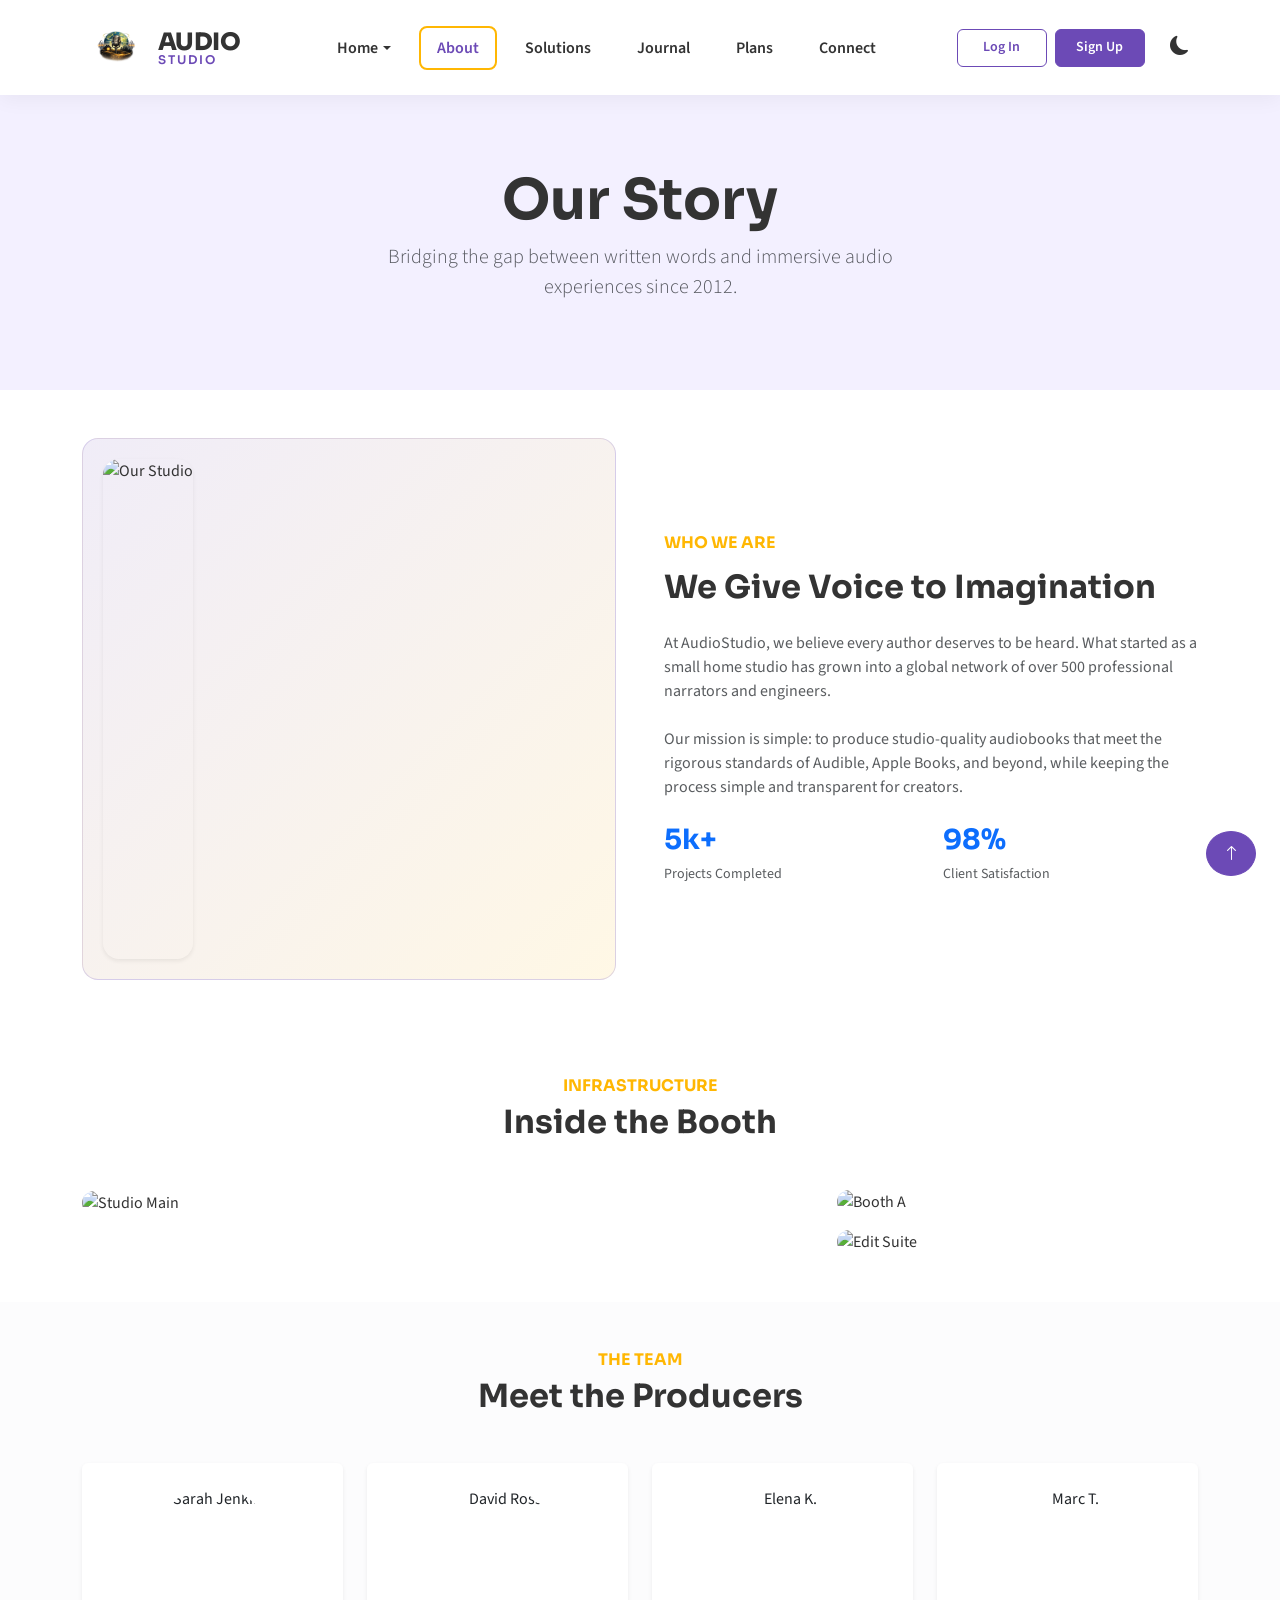
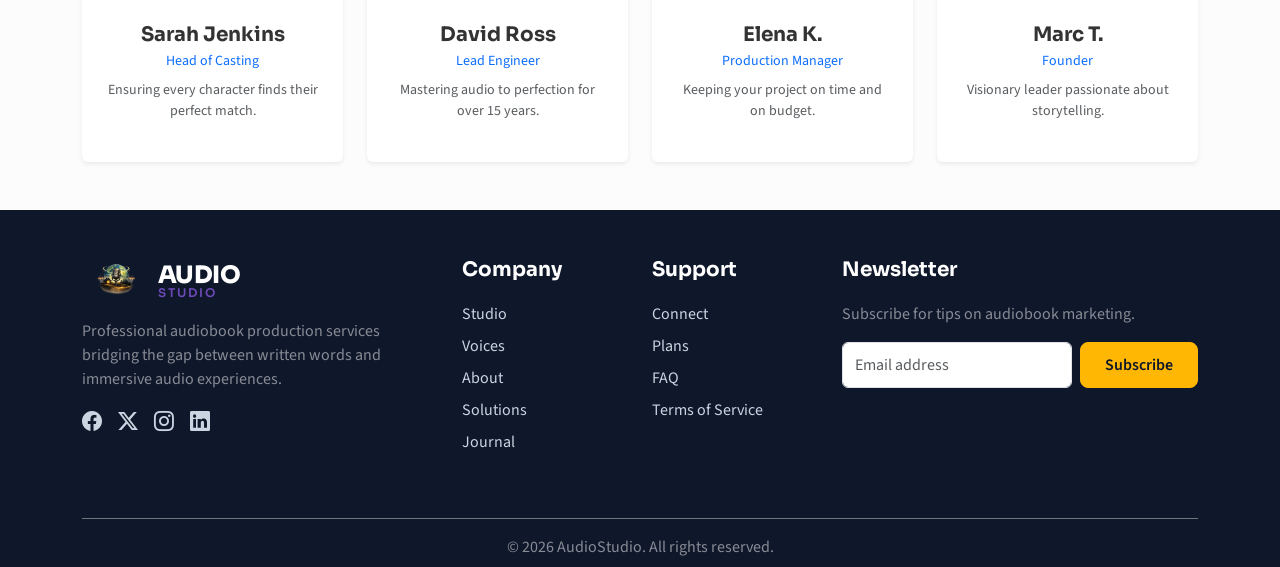
==== commit 0bef57cb: "ClientReportUPD" ====
--- a/about.html
+++ b/about.html
@@ -82,12 +82,12 @@
             <div class="row align-items-center g-5">
                 <div class="col-lg-6">
                     <div class="studio-image-container">
-                        <img src="https://encrypted-tbn0.gstatic.com/images?q=tbn:ANd9GcQWDhf2wDtQUKD5-4AZKxYsVPBAMARcbZ6J_w&s" alt="Our Studio"
-                            class="img-fluid rounded-4 shadow-sm">
+                        <img src="https://encrypted-tbn0.gstatic.com/images?q=tbn:ANd9GcQWDhf2wDtQUKD5-4AZKxYsVPBAMARcbZ6J_w&s"
+                            alt="Our Studio" class="img-fluid rounded-4 shadow-sm">
                     </div>
                 </div>
                 <div class="col-lg-6">
-                    <h6 class="text-primary fw-bold text-uppercase mb-3">Who We Are</h6>
+                    <h6 class="text-secondary fw-bold text-uppercase mb-3">Who We Are</h6>
                     <h2 class="fw-bold mb-4">We Give Voice to Imagination</h2>
                     <p class="text-muted mb-4">At AudioStudio, we believe every author deserves to be heard. What
                         started as a small home studio has grown into a global network of over 500 professional
@@ -114,7 +114,7 @@
     <section class="py-5">
         <div class="container">
             <div class="text-center mb-5">
-                <h6 class="text-primary fw-bold text-uppercase">Infrastructure</h6>
+                <h6 class="text-secondary fw-bold text-uppercase">Infrastructure</h6>
                 <h2 class="fw-bold">Inside the Booth</h2>
             </div>
             <div class="row g-3">
@@ -138,7 +138,7 @@
     <section class="py-5 bg-light-subtle">
         <div class="container">
             <div class="text-center mb-5">
-                <h6 class="text-primary fw-bold text-uppercase">The Team</h6>
+                <h6 class="text-secondary fw-bold text-uppercase">The Team</h6>
                 <h2 class="fw-bold">Meet the Producers</h2>
             </div>
             <div class="row g-4">
--- a/assets/css/style.css
+++ b/assets/css/style.css
@@ -80,6 +80,20 @@
     border-color: var(--border-color);
 }
 
+/* Secondary Color Utilities */
+.text-secondary {
+    color: var(--secondary-color) !important;
+}
+
+.bg-secondary {
+    background-color: var(--secondary-color) !important;
+}
+
+/* Star Rating Secondary Color */
+.text-warning {
+    color: var(--secondary-color) !important;
+}
+
 [data-theme="dark"] .accordion-button {
     background-color: var(--card-bg);
     color: var(--text-color);
@@ -119,6 +133,7 @@
 
 [data-theme="dark"] .nav-link.active {
     color: var(--secondary-color) !important;
+    border-color: var(--secondary-color) !important;
     font-weight: 700;
 }
 
@@ -173,6 +188,21 @@
     background-color: var(--secondary-color);
     border-color: var(--secondary-color);
     color: #0F172A;
+}
+
+.btn-secondary {
+    background-color: var(--secondary-color);
+    border-color: var(--secondary-color);
+    color: #0F172A;
+    padding: 10px 24px;
+    font-weight: 600;
+    border-radius: 8px;
+}
+
+.btn-secondary:hover {
+    background-color: var(--primary-color);
+    border-color: var(--primary-color);
+    color: #fff;
 }
 
 .btn-outline-primary {
@@ -303,13 +333,23 @@
 
 .nav-link {
     color: var(--navbar-text);
-    font-weight: 500;
-    margin: 0 10px;
-}
-
-.nav-link:hover,
+    font-weight: 600;
+    margin: 0 5px;
+    padding: 8px 16px !important;
+    border: 2px solid transparent;
+    border-radius: 8px;
+    transition: var(--transition);
+}
+
+.nav-link:hover {
+    color: var(--primary-color);
+    background-color: rgba(108, 74, 182, 0.05);
+}
+
 .nav-link.active {
-    color: var(--primary-color);
+    color: var(--primary-color) !important;
+    border-color: var(--secondary-color) !important;
+    background-color: transparent;
 }
 
 /* Theme Toggle */
@@ -327,7 +367,7 @@
     padding: 100px 0;
     position: relative;
     overflow: hidden;
-    background-image: linear-gradient(rgba(15, 23, 42, 0.8), rgba(15, 23, 42, 0.9)), url('../img/hero-bg.png');
+    background-image: linear-gradient(rgba(15, 23, 42, 0.95), rgba(2, 6, 23, 0.98)), url('../img/hero-bg.png');
     background-size: cover;
     background-position: center;
     background-attachment: fixed;
@@ -338,7 +378,7 @@
 
 /* Light mode hero section */
 [data-theme="light"] .hero-section {
-    background-image: linear-gradient(rgba(108, 74, 182, 0.9), rgba(108, 74, 182, 0.95)), url('../img/hero-bg.png');
+    background-image: linear-gradient(135deg, #667eea 0%, #764ba2 100%), url('../img/hero-bg.png');
     color: #fff;
 }
 
@@ -450,11 +490,11 @@
     .trusted-partners {
         gap: 2rem;
     }
-    
+
     .partner-logo {
         padding: 6px;
     }
-    
+
     .partner-logo img {
         height: 38px;
     }
@@ -464,11 +504,11 @@
     .trusted-partners {
         gap: 1.5rem;
     }
-    
+
     .partner-logo {
         padding: 4px;
     }
-    
+
     .partner-logo img {
         height: 32px;
     }
@@ -625,7 +665,7 @@
         padding: 2rem;
         max-width: 90%;
     }
-    
+
     .contact-image .bottom-0.start-0.p-5.text-white h2 {
         font-size: 1.8rem;
     }
@@ -638,7 +678,7 @@
         padding: 1.5rem;
         max-width: 95%;
     }
-    
+
     .contact-image .bottom-0.start-0.p-5.text-white h2 {
         font-size: 1.5rem;
     }
@@ -650,11 +690,11 @@
         margin: 20px auto;
         padding: 1rem;
     }
-    
+
     .contact-image .bottom-0.start-0.p-5.text-white h2 {
         font-size: 1.3rem;
     }
-    
+
     .contact-image .bottom-0.start-0.p-5.text-white .d-flex {
         padding: 0.75rem;
     }
@@ -708,7 +748,7 @@
     .bg-light-subtle .row.g-4 .card {
         height: 100%;
     }
-    
+
     .bg-light-subtle .card .btn {
         max-width: 180px;
     }
@@ -802,6 +842,7 @@
 
 /* Learn More Buttons - Tab & Mobile Centering Only */
 @media (max-width: 991px) {
+
     .btn-outline-primary.rounded-pill,
     .btn-outline-dark.rounded-pill {
         display: block;
@@ -812,6 +853,7 @@
 }
 
 @media (max-width: 767px) {
+
     .btn-outline-primary.rounded-pill,
     .btn-outline-dark.rounded-pill {
         max-width: 180px;
@@ -820,6 +862,7 @@
 }
 
 @media (max-width: 576px) {
+
     .btn-outline-primary.rounded-pill,
     .btn-outline-dark.rounded-pill {
         max-width: 160px;
@@ -856,11 +899,11 @@
     .services-page .container {
         text-align: center;
     }
-    
+
     .services-page .row {
         justify-content: center;
     }
-    
+
     .services-page .col-lg-6,
     .services-page .col-lg-5,
     .services-page .col-lg-7 {
@@ -869,7 +912,7 @@
         align-items: center;
         text-align: center;
     }
-    
+
     .services-page h2,
     .services-page h6 {
         text-align: center;
@@ -880,7 +923,7 @@
     .services-page .container {
         padding: 0 15px;
     }
-    
+
     .services-page .col-lg-6,
     .services-page .col-lg-5,
     .services-page .col-lg-7 {
@@ -893,11 +936,11 @@
     .services-page .container {
         padding: 0 10px;
     }
-    
+
     .services-page .row {
         gap: 2rem;
     }
-    
+
     .services-page .col-lg-6,
     .services-page .col-lg-5,
     .services-page .col-lg-7 {
@@ -941,7 +984,7 @@
     .bg-primary .container.py-4 {
         padding: 2rem 1rem;
     }
-    
+
     .bg-primary .col-lg-8 {
         max-width: 100%;
         text-align: center;
@@ -952,7 +995,7 @@
     .bg-primary .container.py-4 {
         padding: 1.5rem 0.75rem;
     }
-    
+
     .bg-primary .col-lg-8 h1 {
         font-size: 2.5rem;
     }
@@ -962,11 +1005,11 @@
     .bg-primary .container.py-4 {
         padding: 1rem 0.5rem;
     }
-    
+
     .bg-primary .col-lg-8 h1 {
         font-size: 2rem;
     }
-    
+
     .bg-primary .col-lg-8 .lead {
         font-size: 1rem;
     }
@@ -977,11 +1020,11 @@
     .blog-page .row.g-5 {
         flex-direction: column;
     }
-    
+
     .blog-page .col-lg-8 {
         order: 2;
     }
-    
+
     .blog-page .col-lg-4 {
         order: 1;
     }
@@ -991,7 +1034,7 @@
     .blog-page .row.g-5 {
         gap: 2rem;
     }
-    
+
     .blog-page .col-lg-4 {
         margin-bottom: 2rem;
     }
@@ -1001,7 +1044,7 @@
     .blog-page .row.g-5 {
         gap: 1.5rem;
     }
-    
+
     .blog-page .col-lg-4 {
         margin-bottom: 1.5rem;
     }
@@ -1211,4 +1254,90 @@
     .d-flex.align-items-center.gap-2.order-lg-last {
         gap: 4px !important;
     }
+}
+
+.hero-btn-demos {
+    line-height: 30px !important;
+}
+
+/* Enforce dark background for tech specs to ensure white text visibility */
+.tech-specs-section {
+    background-color: var(--tertiary-color) !important;
+    color: #fff !important;
+}
+
+/* Fix btn-outline-dark visibility in dark mode */
+[data-theme='dark'] .btn-outline-dark {
+    color: #f8f9fa;
+    border-color: #f8f9fa;
+}
+
+[data-theme='dark'] .btn-outline-dark:hover {
+    background-color: #f8f9fa;
+    color: #212529;
+}
+
+/* Enforce consistent blog grid image size */
+.blog-grid-img {
+    height: 250px;
+    width: 100%;
+    object-fit: cover;
+}
+
+/* Fix pricing card text in dark mode */
+[data-theme='dark'] .card {
+    color: #e2e8f0;
+    /* Ensure generic text (like list items) is light */
+}
+
+[data-theme='dark'] .card .text-secondary,
+[data-theme='dark'] .card .text-muted,
+[data-theme='dark'] .text-muted {
+    /* Global text-muted fix for dark mode */
+    color: #adb5bd !important;
+}
+
+[data-theme='dark'] .card .text-dark {
+    color: #f8f9fa !important;
+}
+
+/* Ensure partner logos are visible in dark mode by processing them */
+[data-theme='dark'] .partner-logo {
+    filter: none !important;
+    /* Remove parent grayscale/brightness to prevent conflict */
+}
+
+[data-theme='dark'] .partner-logo img {
+    /* filter: brightness(0) invert(1) !important; REMOVED: Icons have built-in backgrounds */
+    opacity: 0.9 !important;
+}
+
+/* Specific fix for Trusted Partners text */
+[data-theme='dark'] .trusted-partners-section .text-muted,
+[data-theme='dark'] section.bg-light-subtle .text-muted.text-uppercase.fw-bold {
+    color: #94a3b8 !important;
+}
+
+/* Connect Page Dark Mode Overrides */
+[data-theme='dark'] .contact-content.bg-light-subtle {
+    background: linear-gradient(135deg, #0F172A 0%, #1E293B 100%) !important;
+    border-left-color: #A78BFA;
+}
+
+[data-theme='dark'] .contact-content.bg-light-subtle .card {
+    background: rgba(30, 41, 59, 0.95);
+    box-shadow: 0 10px 30px rgba(0, 0, 0, 0.5);
+}
+
+[data-theme='dark'] .contact-content.bg-light-subtle h1,
+[data-theme='dark'] .contact-content.bg-light-subtle h2 {
+    color: #A78BFA;
+}
+
+[data-theme='dark'] .contact-content.bg-light-subtle label {
+    color: #E2E8F0;
+}
+
+[data-theme='dark'] .contact-content.bg-light-subtle .form-check-label {
+    color: #E2E8F0;
 }
